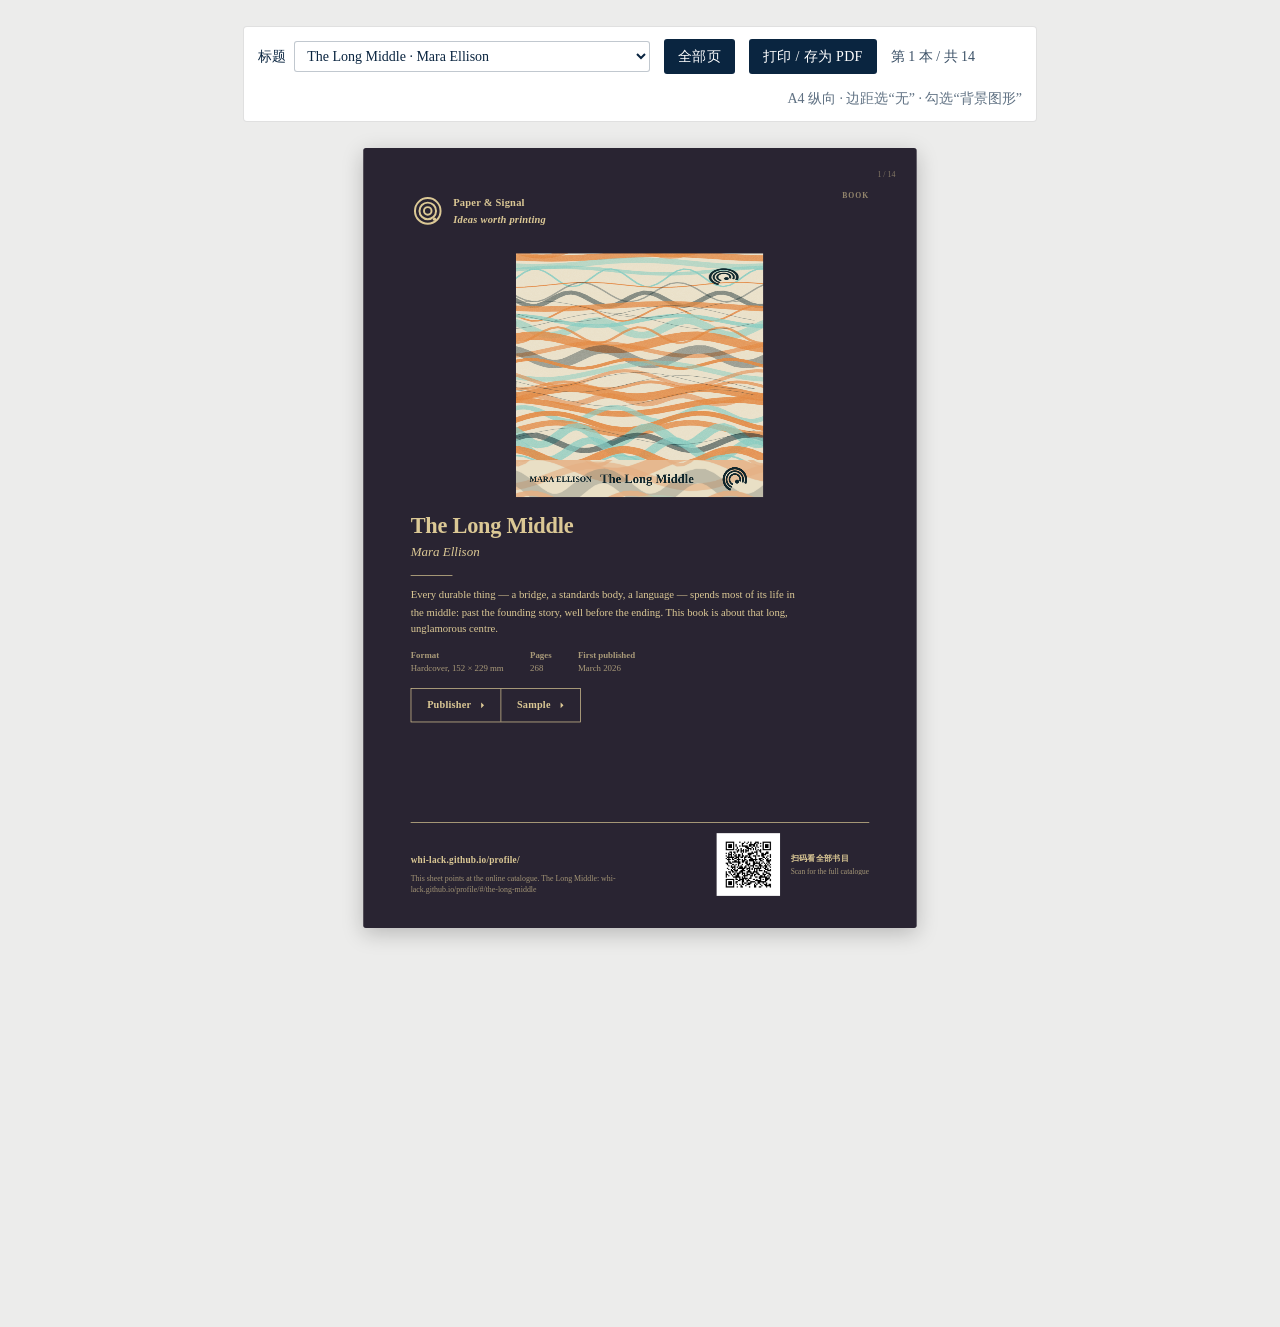
==== print.html @ 0659a1bc "Add an A4 one-sheet print template in the site's own visual language print.html + js/sheet.js reuse " ====
<!doctype html>
<html lang="en">
<head>
<meta charset="utf-8">
<meta name="viewport" content="width=device-width, initial-scale=1">
<title>Paper &amp; Signal — A4 sheet template</title>
<meta name="description" content="Printable one-sheet-per-title template in the Paper &amp; Signal style.">
<link rel="stylesheet" href="css/tokens.css">
<style>
/* ============================================================================
   A4 one-sheet template. Same two-colour system as the site: every sheet sets
   --bg / --fg from the product, and everything on it — type, rules, the bar —
   follows those two values. Print it with Ctrl/Cmd+P (A4, margins: none,
   background graphics: on) or "Save as PDF".
   ========================================================================== */

@page { size: A4 portrait; margin: 0; }

html, body { background: #ececeb; }
body { padding: 0; }

.Desk {
  display: flex;
  flex-direction: column;
  align-items: center;
  gap: 26px;
  padding: 26px 16px 60px;
  background: #ececeb;
}

/* screen-only toolbar ------------------------------------------------------ */
.Chrome {
  position: sticky;
  top: 0;
  z-index: 10;
  display: flex;
  flex-wrap: wrap;
  align-items: center;
  gap: 14px;
  width: 100%;
  max-width: 210mm;
  padding: 12px 14px;
  background: #fff;
  border: 1px solid rgba(0, 0, 0, .12);
  border-radius: 4px;
  color: #0a2540;
  font-family: var(--font-headline);
  font-size: 14px;
}
.Chrome label { display: flex; align-items: center; gap: 8px; white-space: nowrap; }
.Chrome select {
  font: inherit;
  padding: 6px 8px;
  border: 1px solid rgba(10, 37, 64, .25);
  border-radius: 3px;
  background: #fff;
  color: inherit;
  max-width: 46vw;
}
.Chrome button {
  padding: 7px 14px;
  background: #0a2540;
  color: #fff;
  border-radius: 3px;
  font: inherit;
  cursor: pointer;
}
.Chrome__hint { margin-left: auto; opacity: .65; font-weight: 400; }
.Chrome__pages { opacity: .8; }

#sheets { display: flex; flex-direction: column; align-items: center; gap: 26px; }
/* On screen only, scale the sheet so a whole A4 page fits the window.
   Printing is never scaled: @media print resets it to 100%. */
@media screen {
  #sheets { transform: scale(var(--fit, 1)); transform-origin: top center; }
}
@media print { #sheets { display: block; transform: none !important; } }

/* the sheet ---------------------------------------------------------------- */
.Sheet {
  position: relative;
  display: flex;
  flex-direction: column;
  width: 210mm;
  height: 296mm;
  padding: 16mm 18mm 12mm;
  overflow: hidden;
  background: var(--bg, #201819);
  color: var(--fg, #fff);
  border-radius: 1mm;
  box-shadow: 0 8px 30px rgba(0, 0, 0, .22);
  -webkit-print-color-adjust: exact;
  print-color-adjust: exact;
}
@media print {
  html, body { background: #fff; }
  .Desk { display: block; padding: 0; gap: 0; background: #fff; }
  .Chrome { display: none !important; }
  .Sheet { margin: 0; border-radius: 0; box-shadow: none; break-inside: avoid; }
  .Sheet + .Sheet { break-before: page; page-break-before: always; }
}

/* header ------------------------------------------------------------------- */
.Head { display: flex; align-items: flex-start; justify-content: space-between; }
.Head__brand { display: flex; align-items: center; gap: 12px; }
.Mark { width: 13mm; height: 16mm; fill: none; stroke: currentColor; stroke-linecap: round; }
.Mark__arc { stroke-width: 2.6; }
.Mark__dot { fill: currentColor; stroke: none; }
.Head__names { display: flex; flex-direction: column; gap: 2px; }
.Head__name { font-family: var(--font-headline); font-weight: 600; font-size: 15px; letter-spacing: .32px; }
.Head__tagline { font-family: var(--font-headline); font-style: italic; font-weight: 600; font-size: 15px; letter-spacing: .32px; }
.Head__kicker {
  font-family: var(--font-headline);
  font-weight: 600;
  font-size: 11px;
  letter-spacing: .12em;
  text-transform: uppercase;
  opacity: .6;
}

/* the slab: cover artwork foreshortened, printed band under it -------------- */
.Stage { display: flex; justify-content: center; align-items: flex-start; padding: 8mm 0 6mm; }
/* width as a share of the sheet so the page can never overflow */
.Slab { width: 54%; }
.Slab canvas { display: block; width: 100%; height: auto; }

/* copy --------------------------------------------------------------------- */
.Copy { flex: 1 1 auto; min-height: 0; display: flex; flex-direction: column; align-items: flex-start; }
.Copy__title { font-family: var(--font-display); font-weight: 700; font-size: 24pt; line-height: 1.16; letter-spacing: -.01em; }
.Copy__author { font-family: var(--font-display); font-style: italic; font-weight: 500; font-size: 14pt; margin-top: 4pt; }
.Copy__rule { display: block; width: 60px; height: 1px; margin: 5mm 0 4mm; background: currentColor; }
.Copy__blurb { font-size: 11.5pt; line-height: 1.62; max-width: 74ch; }
.Copy__meta { display: flex; gap: 10mm; margin-top: 4mm; font-size: 9.5pt; opacity: .72; }
.Copy__meta dt { font-family: var(--font-headline); font-weight: 600; }

/* buy row, same border language as the site -------------------------------- */
.Buy { display: inline-flex; margin-top: 5mm; border: 1px solid currentColor; font-size: 11pt; }
.Buy__cell {
  display: flex;
  align-items: center;
  gap: 8px;
  padding: 3.2mm 6mm;
  font-family: var(--font-display);
  font-weight: 700;
  letter-spacing: .32px;
}
.Buy__cell + .Buy__cell { border-left: 1px solid currentColor; }
.Buy__arrow { width: 3mm; height: 3mm; fill: currentColor; }

/* footer: QR + address ----------------------------------------------------- */
.Foot {
  display: flex;
  align-items: flex-end;
  justify-content: space-between;
  gap: 10mm;
  margin-top: auto;
  padding-top: 4mm;
  border-top: 1px solid currentColor;
}
.Foot__address { font-family: var(--font-headline); font-weight: 600; font-size: 10pt; letter-spacing: .32px; }
.Foot__note { font-size: 8.5pt; opacity: .68; margin-top: 2mm; max-width: 62ch; }
.Qr { display: flex; align-items: center; gap: 4mm; }
.Qr__box { width: 24mm; height: 24mm; padding: 1.5mm; background: #fff; }
.Qr__box img { width: 100%; height: 100%; display: block; }
.Qr__label { font-family: var(--font-headline); font-weight: 600; font-size: 9pt; line-height: 1.35; max-width: 30mm; }
.Qr__label small { display: block; font-weight: 400; opacity: .7; font-size: 8pt; margin-top: 1mm; }

/* screen-only page number -------------------------------------------------- */
.Sheet__pages { position: absolute; top: 8mm; right: 8mm; font-size: 8.5pt; opacity: .5; font-family: var(--font-headline); }
@media print { .Sheet__pages { display: none; } }
</style>
</head>
<body>

<div class="Desk">
  <div class="Chrome">
    <label>标题
      <select id="picker"></select>
    </label>
    <button id="to-all" type="button">全部页</button>
    <button id="print" type="button">打印 / 存为 PDF</button>
    <span class="Chrome__pages" id="count"></span>
    <span class="Chrome__hint">A4 纵向 · 边距选“无” · 勾选“背景图形”</span>
  </div>

  <div id="sheets"></div>
</div>

<script src="js/content.js"></script>
<script src="js/covers.js"></script>
<script src="js/sheet.js"></script>
</body>
</html>
---- css/tokens.css ----
/* ============================================================================
   tokens.css — reset, design tokens, type scale.

   Two colours are visible at any time: --background and --color. Everything
   else (rules, type, SVG) inherits from --color, so switching a product only
   changes two custom properties. js/main.js writes them onto <html>.
   ========================================================================== */

:root {
  /* layout ---------------------------------------------------------------- */
  --bodyMargin: calc(10px + 1vw);
  --windowWidth: 100vw;            /* main.js subtracts the scrollbar width */
  --vh: 1vh;                       /* main.js writes a px value for 1% of the viewport */
  --screenHeight: 100%;
  /* must equal the 3D pitch: js/gl.js -> params.gap (0.324 world units) */
  --rowHeight: calc(var(--vh) * 24.5);
  --stageTop: 12vh;

  /* colour ---------------------------------------------------------------- */
  --background: #201819;
  --color: #ffffff;
  --cover: #292432;
  --gradient: none;
  --linkColor: var(--color);
  --focusBoxShadow: 0 0 0 2px var(--background), 0 0 0 3px var(--color);

  /* type ------------------------------------------------------------------ */
  /* Drop a webfont into assets/fonts and uncomment:
     @font-face { font-family: "Ivar Text"; font-weight: 400 600;
                  src: url("../assets/fonts/ivar-text.woff2") format("woff2-variations");
                  font-display: swap; }                                     */
  --font-display: "Ivar Display", "Playfair Display", "Songti SC", "Noto Serif SC",
                  "Source Han Serif SC", Georgia, "Times New Roman", serif;
  --font-headline: "Ivar Headline", "Playfair Display", "Songti SC", "Noto Serif SC",
                   "Source Han Serif SC", Georgia, "Times New Roman", serif;
  --font-text: "Ivar Text", "Songti SC", "Noto Serif SC", "Source Han Serif SC",
               Georgia, "Times New Roman", serif;

  --tracking: .32px;
  --rule: 1px solid var(--color);

  /* motion ---------------------------------------------------------------- */
  --ease-out: cubic-bezier(.25, 1, .5, 1);
  --fade-fast: .2s;
  --fade: .3s;
  --fade-slow: .5s;
}

/* reset ------------------------------------------------------------------- */
*, *::before, *::after { box-sizing: border-box; }

/* elements that start hidden stay hidden even when a class sets display */
[hidden] { display: none !important; }

html, body { margin: 0; padding: 0; }

html {
  -webkit-font-smoothing: antialiased;
  -moz-osx-font-smoothing: grayscale;
  -webkit-text-size-adjust: none;
  background: var(--background);
}

body {
  font-family: var(--font-text);
  font-weight: 500;
  font-size: 16px;
  line-height: 1.5;
  color: var(--color);
  background: var(--background);
  transition: background-color var(--fade) linear, color var(--fade) linear;
}

blockquote, figure, h1, h2, h3, h4, h5, h6, p, pre, dl, dd, ol, ul { margin: 0; }
h1, h2, h3, h4, h5, h6 { font-size: 16px; font-weight: 400; line-height: 1; }
ol, ul { padding: 0; list-style: none; }
img, canvas, svg { display: block; max-width: 100%; }
dl, dd { padding: 0; }

a { color: var(--color); text-decoration: none; }
a, button { letter-spacing: var(--tracking); }

button {
  padding: 0;
  margin: 0;
  background: none;
  border: none;
  outline: none;
  color: inherit;
  font: inherit;
  font-family: var(--font-headline);
  font-weight: 600;
  font-size: 17px;
  cursor: pointer;
  display: block;
  text-align: left;
}

/* inverted selection, per state -------------------------------------------- */
::selection { background: var(--color); color: var(--background); }
::-moz-selection { background: var(--color); color: var(--background); }

.Info ::selection { background: #000; color: #fff; }

/* focus ring only for keyboard users -------------------------------------- */
.KeyboardNav :focus-visible {
  outline: none;
  box-shadow: var(--focusBoxShadow);
  border-radius: 2px;
}

/* the 3D stage uses the pointer; never select text mid-drag */
html.is-dragging, html.is-dragging * { user-select: none; }

/* shared bits ------------------------------------------------------------- */
.Rule {
  display: block;
  width: 60px;
  height: 1px;
  background: var(--color);
}

/* A small label with a leading 60px rule, as used across the detail panels */
.Label {
  display: flex;
  align-items: center;
  margin: 80px 0 20px;
  font-family: var(--font-headline);
  font-weight: 600;
  font-style: italic;
  font-size: 1.2em;
}
.Label::before {
  content: "";
  width: 60px;
  height: 1px;
  margin-right: 16px;
  border-bottom: 1px solid var(--color);
}

.SkipLink {
  position: fixed;
  top: -100px;
  left: var(--bodyMargin);
  z-index: 10000;
  padding: 10px 16px;
  background: var(--color);
  color: var(--background);
  font-size: 15px;
  transition: top var(--fade-fast) ease-out;
}
.SkipLink:focus { top: var(--bodyMargin); }

.VisuallyHidden {
  position: absolute;
  width: 1px; height: 1px;
  margin: -1px; padding: 0;
  overflow: hidden;
  clip: rect(0 0 0 0);
  white-space: nowrap;
  border: 0;
}

/* reduced motion ---------------------------------------------------------- */
@media (prefers-reduced-motion: reduce) {
  * { animation-duration: .001ms !important; animation-iteration-count: 1 !important; }
  body { transition: none; }
  .Stage__fill, .Stage__backdrop, .Stage__canvas { transition: none; }
}
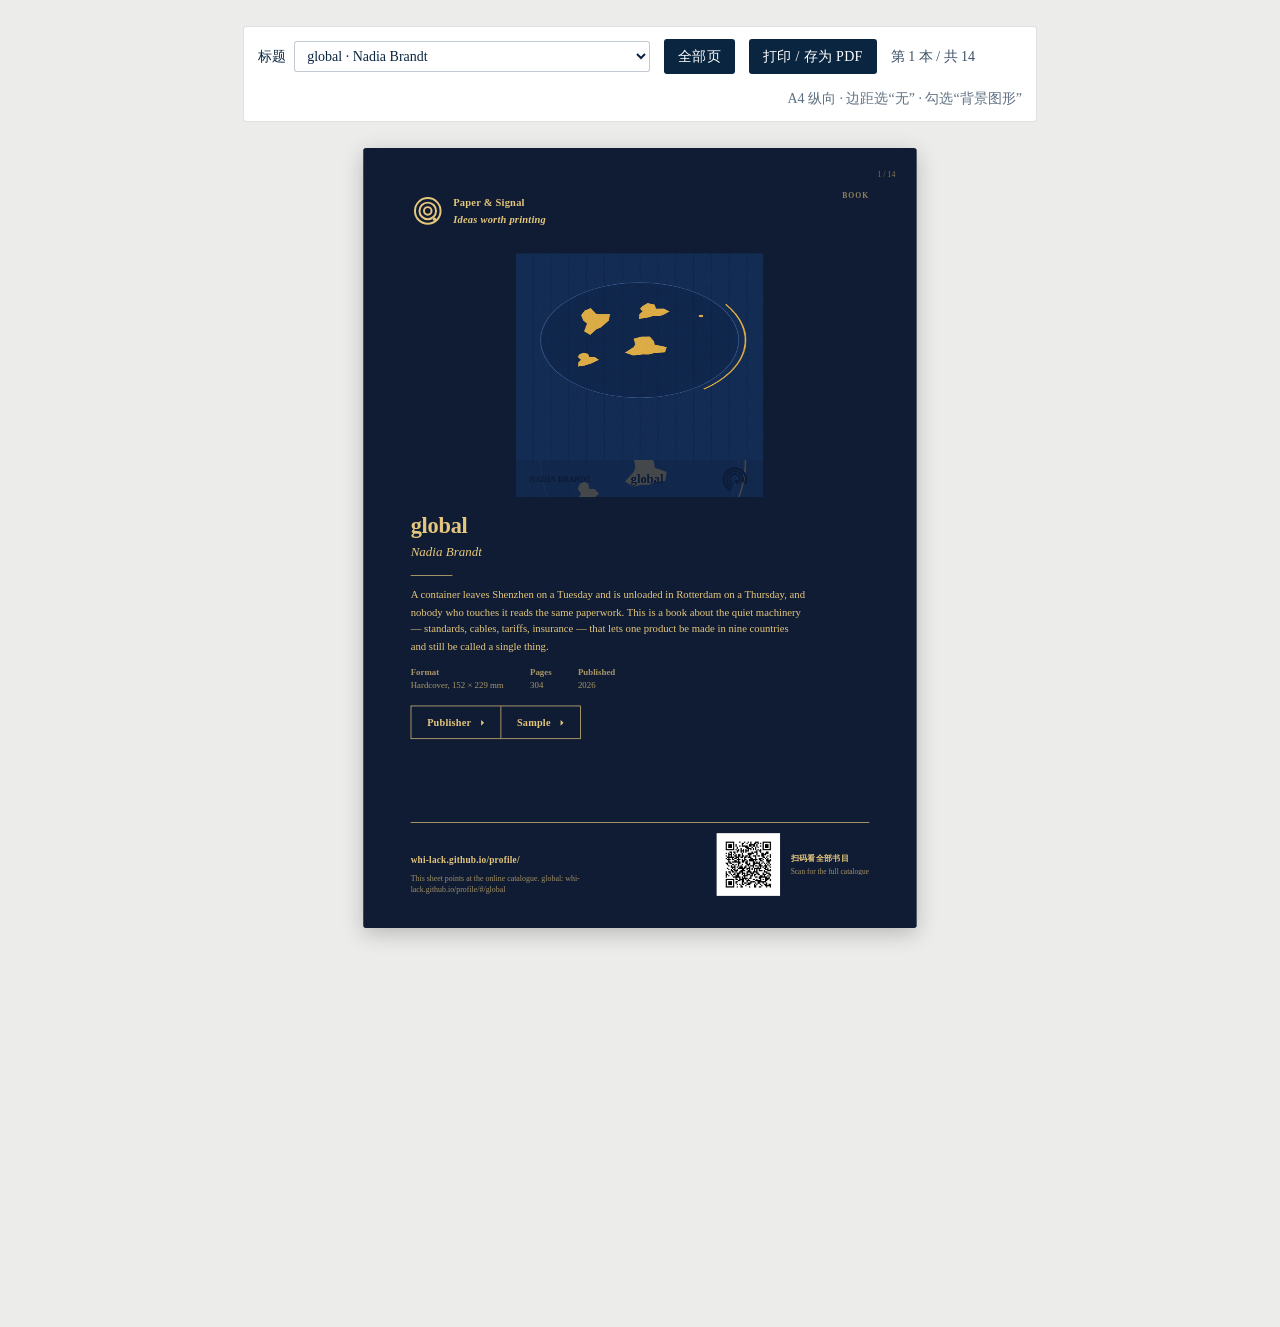
==== commit 84ba3559: "Cache-bust the stylesheets and scripts with a version query GitHub Pages serves static assets with a" ====
--- a/print.html
+++ b/print.html
@@ -5,7 +5,7 @@
 <meta name="viewport" content="width=device-width, initial-scale=1">
 <title>Paper &amp; Signal — A4 sheet template</title>
 <meta name="description" content="Printable one-sheet-per-title template in the Paper &amp; Signal style.">
-<link rel="stylesheet" href="css/tokens.css">
+<link rel="stylesheet" href="css/tokens.css?v=7">
 <style>
 /* ============================================================================
    A4 one-sheet template. Same two-colour system as the site: every sheet sets
@@ -186,8 +186,8 @@
   <div id="sheets"></div>
 </div>
 
-<script src="js/content.js"></script>
-<script src="js/covers.js"></script>
-<script src="js/sheet.js"></script>
+<script src="js/content.js?v=7"></script>
+<script src="js/covers.js?v=7"></script>
+<script src="js/sheet.js?v=7"></script>
 </body>
 </html>
